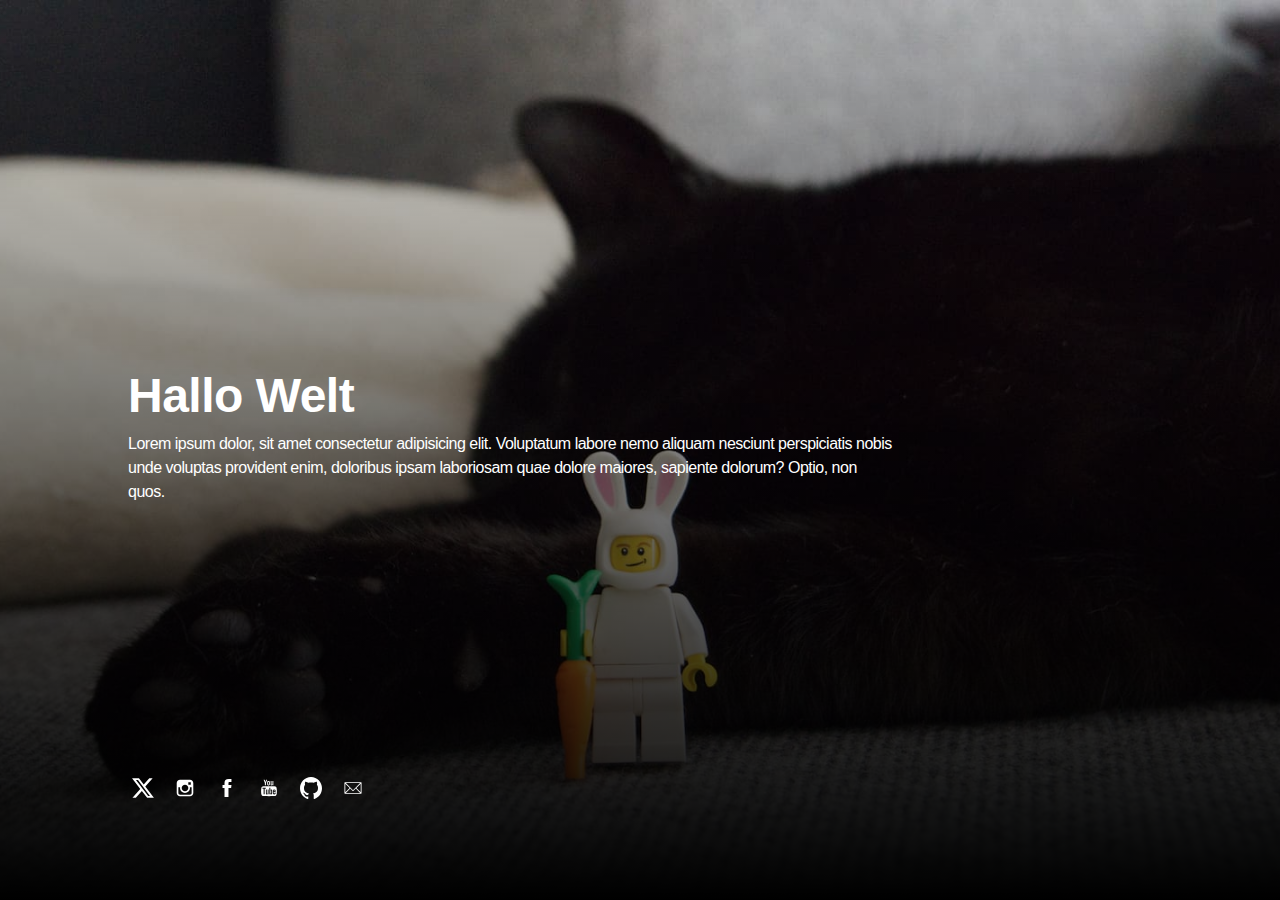
==== index.html @ 88b4cc22 "Erste Website" ====
<!DOCTYPE html>
<html lang="de">
  <head>
    <meta charset="UTF-8" />
    <meta http-equiv="X-UA-Compatible" content="IE=edge" />

    <!-- SEO -->
    <title>Meine 1. Website</title>
    <meta name="description" content="" />
    <meta name="robots" content="index, follow" />

    <!-- Social & Open Graph -->
    <meta property="og:title" content="" />
    <meta property="og:description" content="" />
    <meta property="og:image" content="" />
    <meta property="og:url" content="" />
    <meta name="twitter:title" content="" />
    <meta name="twitter:description" content="" />
    <meta name="twitter:image" content="" />
    <meta name="twitter:card" content="summary_large_image" />
    <meta name="twitter:site" content="" />
    <meta name="twitter:creator" content="" />

    <!-- Favicon -->
    <link rel="icon" type="image/svg+xml" href="favicon.svg" />

    <!-- Styles -->
    <link
      rel="stylesheet"
      href="assets/css/style.css"
      type="text/css"
      media="screen"
    />
    <meta name="viewport" content="width=device-width,initial-scale=1" />
  </head>

  <body id="fullsingle" class="page-template-page-fullsingle-me">
    <div class="fs-me">
      <!-- Content Container -->
      <div class="me-content">
        <div class="logo">
          <!-- Dein Logo hier-->
        </div>

        <!-- Sag was über Dich -->
        <div class="bio">
          <h1>Hallo Welt</h1>
          <p>
            Lorem ipsum dolor, sit amet consectetur adipisicing elit. Voluptatum
            labore nemo aliquam nesciunt perspiciatis nobis unde voluptas
            provident enim, doloribus ipsam laboriosam quae dolore maiores,
            sapiente dolorum? Optio, non quos.
          </p>
        </div>

        <div class="network">
          <ul>
            <!-- Twitter icon reference  -->
            <li>
              <a class="icon-twitter" href="#">
                <svg viewBox="0 0 302 272" class="svg-icon">
                  <g transform="matrix(1,0,0,1,1.6,0.5)">
                    <path
                      d="M236,0L282,0L181,115L299,271L206.4,271L133.9,176.2L50.9,271L4.9,271L111.9,148L-1.1,0L93.8,0L159.3,86.6L236,0ZM219.9,244L245.4,244L80.4,26L53,26L219.9,244Z"
                    />
                  </g>
                </svg>
              </a>
            </li>
            <!-- Instagram icon reference  -->
            <li>
              <a class="icon-instagram" href="#" target="_blank">
                <svg class="svg-icon" viewBox="0 0 20 20">
                  <path
                    fill="none"
                    d="M14.52,2.469H5.482c-1.664,0-3.013,1.349-3.013,3.013v9.038c0,1.662,1.349,3.012,3.013,3.012h9.038c1.662,0,3.012-1.35,3.012-3.012V5.482C17.531,3.818,16.182,2.469,14.52,2.469 M13.012,4.729h2.26v2.259h-2.26V4.729z M10,6.988c1.664,0,3.012,1.349,3.012,3.012c0,1.664-1.348,3.013-3.012,3.013c-1.664,0-3.012-1.349-3.012-3.013C6.988,8.336,8.336,6.988,10,6.988 M16.025,14.52c0,0.831-0.676,1.506-1.506,1.506H5.482c-0.831,0-1.507-0.675-1.507-1.506V9.247h1.583C5.516,9.494,5.482,9.743,5.482,10c0,2.497,2.023,4.52,4.518,4.52c2.494,0,4.52-2.022,4.52-4.52c0-0.257-0.035-0.506-0.076-0.753h1.582V14.52z"
                  ></path>
                </svg>
              </a>
            </li>
            <!-- Facebook icon reference  -->
            <li>
              <a class="icon-facebook" href="#">
                <svg class="svg-icon" viewBox="0 0 20 20">
                  <path
                    fill="none"
                    d="M11.344,5.71c0-0.73,0.074-1.122,1.199-1.122h1.502V1.871h-2.404c-2.886,0-3.903,1.36-3.903,3.646v1.765h-1.8V10h1.8v8.128h3.601V10h2.403l0.32-2.718h-2.724L11.344,5.71z"
                  ></path>
                </svg>
              </a>
            </li>

            <!-- YouTube icon reference  -->
            <li>
              <a class="icon-youtube" href="#">
                <svg class="svg-icon" viewBox="0 0 20 20">
                  <path
                    fill="none"
                    d="M9.426,7.625h0.271c0.596,0,1.079-0.48,1.079-1.073V4.808c0-0.593-0.483-1.073-1.079-1.073H9.426c-0.597,0-1.079,0.48-1.079,1.073v1.745C8.347,7.145,8.83,7.625,9.426,7.625 M9.156,4.741c0-0.222,0.182-0.402,0.404-0.402c0.225,0,0.405,0.18,0.405,0.402V6.62c0,0.222-0.181,0.402-0.405,0.402c-0.223,0-0.404-0.181-0.404-0.402V4.741z M12.126,7.625c0.539,0,1.013-0.47,1.013-0.47v0.403h0.81V3.735h-0.81v2.952c0,0-0.271,0.335-0.54,0.335c-0.271,0-0.271-0.202-0.271-0.202V3.735h-0.81v3.354C11.519,7.089,11.586,7.625,12.126,7.625 M6.254,7.559H7.2v-2.08l1.079-2.952H7.401L6.727,4.473L6.052,2.527H5.107l1.146,2.952V7.559z M11.586,12.003c-0.175,0-0.312,0.104-0.405,0.204v2.706c0.086,0.091,0.213,0.18,0.405,0.18c0.405,0,0.405-0.451,0.405-0.451v-2.188C11.991,12.453,11.924,12.003,11.586,12.003 M14.961,8.463c0,0-2.477-0.129-4.961-0.129c-2.475,0-4.96,0.129-4.96,0.129c-1.119,0-2.025,0.864-2.025,1.93c0,0-0.203,1.252-0.203,2.511c0,1.252,0.203,2.51,0.203,2.51c0,1.066,0.906,1.931,2.025,1.931c0,0,2.438,0.129,4.96,0.129c2.437,0,4.961-0.129,4.961-0.129c1.117,0,2.024-0.864,2.024-1.931c0,0,0.202-1.268,0.202-2.51c0-1.268-0.202-2.511-0.202-2.511C16.985,9.328,16.078,8.463,14.961,8.463 M7.065,10.651H6.052v5.085H5.107v-5.085H4.095V9.814h2.97V10.651z M9.628,15.736h-0.81v-0.386c0,0-0.472,0.45-1.012,0.45c-0.54,0-0.606-0.515-0.606-0.515v-3.991h0.809v3.733c0,0,0,0.193,0.271,0.193c0.27,0,0.54-0.322,0.54-0.322v-3.604h0.81V15.736z M12.801,14.771c0,0,0,1.03-0.742,1.03c-0.455,0-0.73-0.241-0.878-0.429v0.364h-0.876V9.814h0.876v1.92c0.135-0.142,0.464-0.439,0.878-0.439c0.54,0,0.742,0.45,0.742,1.03V14.771z M15.973,12.39v1.287h-1.688v0.965c0,0,0,0.451,0.405,0.451s0.405-0.451,0.405-0.451v-0.45h0.877v0.708c0,0-0.136,0.901-1.215,0.901c-1.08,0-1.282-0.901-1.282-0.901v-2.51c0,0,0-1.095,1.282-1.095S15.973,12.39,15.973,12.39 M14.69,12.003c-0.405,0-0.405,0.45-0.405,0.45v0.579h0.811v-0.579C15.096,12.453,15.096,12.003,14.69,12.003"
                  ></path>
                </svg>
              </a>
            </li>

            <!-- GitHub icon reference  -->
            <li>
              <a class="icon-github" href="#">
                <svg class="svg-icon" viewBox="0 0 20 20">
                  <g transform="matrix(0.613892,0,0,0.629428,9.99906,20.0808)">
                    <path
                      d="M0,-31.904C-8.995,-31.904 -16.288,-24.611 -16.288,-15.614C-16.288,-8.417 -11.621,-2.312 -5.148,-0.157C-4.333,-0.008 -4.036,-0.511 -4.036,-0.943C-4.036,-1.329 -4.05,-2.354 -4.058,-3.713C-8.589,-2.729 -9.545,-5.897 -9.545,-5.897C-10.286,-7.779 -11.354,-8.28 -11.354,-8.28C-12.833,-9.29 -11.242,-9.27 -11.242,-9.27C-9.607,-9.155 -8.747,-7.591 -8.747,-7.591C-7.294,-5.102 -4.934,-5.821 -4.006,-6.238C-3.858,-7.29 -3.438,-8.008 -2.972,-8.415C-6.589,-8.826 -10.392,-10.224 -10.392,-16.466C-10.392,-18.244 -9.757,-19.698 -8.715,-20.837C-8.883,-21.249 -9.442,-22.905 -8.556,-25.148C-8.556,-25.148 -7.188,-25.586 -4.076,-23.478C-2.777,-23.84 -1.383,-24.02 0.002,-24.026C1.385,-24.02 2.779,-23.84 4.08,-23.478C7.19,-25.586 8.555,-25.148 8.555,-25.148C9.444,-22.905 8.885,-21.249 8.717,-20.837C9.761,-19.698 10.392,-18.244 10.392,-16.466C10.392,-10.208 6.583,-8.831 2.954,-8.428C3.539,-7.925 4.06,-6.931 4.06,-5.411C4.06,-3.234 4.04,-1.477 4.04,-0.943C4.04,-0.507 4.333,0 5.16,-0.159C11.628,-2.318 16.291,-8.419 16.291,-15.614C16.291,-24.611 8.997,-31.904 0,-31.904"
                      fill="none"
                    />
                  </g>
                </svg>
              </a>
            </li>

            <!-- email icon reference one -->
            <li>
              <a class="icon-email" href="#">
                <svg class="svg-icon" viewBox="0 0 20 20">
                  <path
                    d="M17.388,4.751H2.613c-0.213,0-0.389,0.175-0.389,0.389v9.72c0,0.216,0.175,0.389,0.389,0.389h14.775c0.214,0,0.389-0.173,0.389-0.389v-9.72C17.776,4.926,17.602,4.751,17.388,4.751 M16.448,5.53L10,11.984L3.552,5.53H16.448zM3.002,6.081l3.921,3.925l-3.921,3.925V6.081z M3.56,14.471l3.914-3.916l2.253,2.253c0.153,0.153,0.395,0.153,0.548,0l2.253-2.253l3.913,3.916H3.56z M16.999,13.931l-3.921-3.925l3.921-3.925V13.931z"
                  ></path>
                </svg>
              </a>
            </li>
          </ul>
        </div>
      </div>
    </div>
  </body>
</html>
---- assets/css/style.css ----
/* -- Variables -- */
:root {
  --primary-color: #fff;
  --secondary-color: #000;
  --gradient-top-color: rgba(209, 60, 60, 1);
  --gradient-bottom-color: rgba(253, 144, 45, 1);
  --font: -apple-system, BlinkMacSystemFont, 'Segoe UI', Roboto, Oxygen-Sans,
    Ubuntu, Cantarell, 'Helvetica Neue', sans-serif;
}

/* -- CSS Reset -- */
* {
  text-rendering: optimizeLegibility;
  margin: 0;
  -webkit-box-sizing: border-box;
  box-sizing: border-box;
}

html,
body,
div,
h1,
a,
img,
ul,
li,
p {
  margin: 0;
  padding: 0;
  border: 0;
  font-size: 100%;
  font: inherit;
  vertical-align: baseline;
  font-family: var(--font);
}

body {
  min-height: 100vh;
  scroll-behavior: smooth;
  text-rendering: optimizeSpeed;
  line-height: 1.5;
  border-style: none;
}

ul {
  list-style: none;
}

body,
a,
a:hover {
  color: #000000;
}

a,
a:hover {
  text-decoration: none;
  border: none;
  border-style: none;
  -webkit-box-shadow: none;
  box-shadow: none;
}

img {
  max-width: 100%;
  display: block;
}

/* -- Content -- */

@-webkit-keyframes fadein {
  from {
    opacity: 0;
  }
  to {
    opacity: 1;
  }
}

@keyframes fadein {
  from {
    opacity: 0;
  }
  to {
    opacity: 1;
  }
}

body.page-template-page-fullsingle-me {
  height: 100vh;
  font-weight: 400;
  font-size: 1rem;
  letter-spacing: -0.5px;
  color: var(--primary-color);
  background: linear-gradient(
    0deg,
    var(--gradient-top-color) 0%,
    var(--gradient-bottom-color) 100%
  );

  background-image: linear-gradient(
      180deg,
      rgba(0, 0, 0, 0) 0%,
      rgba(0, 0, 0, 1) 100%
    ),
    url('../../images/hur_o.jpg');

  background-position: center center;
  background-size: cover;
  margin: 0px;
}

body.page-template-page-fullsingle-me h1 {
  font-weight: 600;
  font-size: 3rem;
}

.fs-me {
  padding: 10vh 10vw;
  overflow: hidden;
  position: absolute;
  z-index: 1000;
}
@media (max-width: 500px) {
  .fs-me {
    padding: 5vh 5vw;
    text-align: center;
  }
}
.fs-me .me-content {
  height: 80vh;
  display: -webkit-box;
  display: -ms-flexbox;
  display: flex;
  -webkit-box-orient: vertical;
  -webkit-box-direction: normal;
  -ms-flex-direction: column;
  flex-direction: column;
}
@media (max-width: 500px) {
  .fs-me .me-content {
    height: 90vh;
  }
}

.logo {
  -webkit-box-flex: 1;
  -ms-flex: 1 1 auto;
  flex: 1 1 auto;
  display: -webkit-box;
  display: -ms-flexbox;
  display: flex;
  -webkit-box-orient: vertical;
  -webkit-box-direction: normal;
  -ms-flex-direction: column;
  flex-direction: column;
  -ms-flex-item-align: left;
  align-self: left;
  -webkit-animation: fadein 2s;
  animation: fadein 2s;
}

@media (max-width: 500px) {
  .logo {
    -ms-flex-item-align: center;
    -ms-grid-row-align: center;
    align-self: center;
  }
}

.logo img {
  max-width: 165px;
  height: auto;
}

.bio {
  -webkit-box-flex: 1;
  -ms-flex: 1 1 auto;
  flex: 1 1 auto;
  display: -webkit-box;
  display: -ms-flexbox;
  display: flex;
  -webkit-box-orient: vertical;
  -webkit-box-direction: normal;
  -ms-flex-direction: column;
  flex-direction: column;
  -webkit-box-pack: center;
  -ms-flex-pack: center;
  justify-content: center;
  -webkit-animation: fadein 4s;
  animation: fadein 4s;
  max-width: 48rem;
}

@media (max-width: 800px) {
  .bio {
    max-width: none;
  }
}

.network {
  -webkit-box-flex: 1;
  -ms-flex: 1 1 auto;
  flex: 1 1 auto;
  display: -webkit-box;
  display: -ms-flexbox;
  display: flex;
  -webkit-box-orient: vertical;
  -webkit-box-direction: normal;
  -ms-flex-direction: column;
  flex-direction: column;
  -webkit-animation: fadein 6s;
  animation: fadein 6s;
  margin-top: auto;
}

.network ul {
  -webkit-animation: fadein 6s;
  animation: fadein 6s;
  margin-top: auto;
}

.network ul li {
  display: inline-block;
  margin-right: 8px;
}

.network ul li a {
  display: inline-block;
  width: 30px;
  height: 30px;
  cursor: pointer;
}

.network ul li a .svg-icon {
  padding: 4px;
  width: 22px;
  height: 22px;
  margin: 0;
  display: block;
  -webkit-box-sizing: content-box;
  box-sizing: content-box;
}

.network ul li a .svg-icon path {
  fill: var(--primary-color);
  -webkit-transition: 1s;
  transition: 1s;
}

.network ul li a:hover .svg-icon path {
  -webkit-transition: 0.1s;
  transition: 0.1s;
  opacity: 0.7;
}
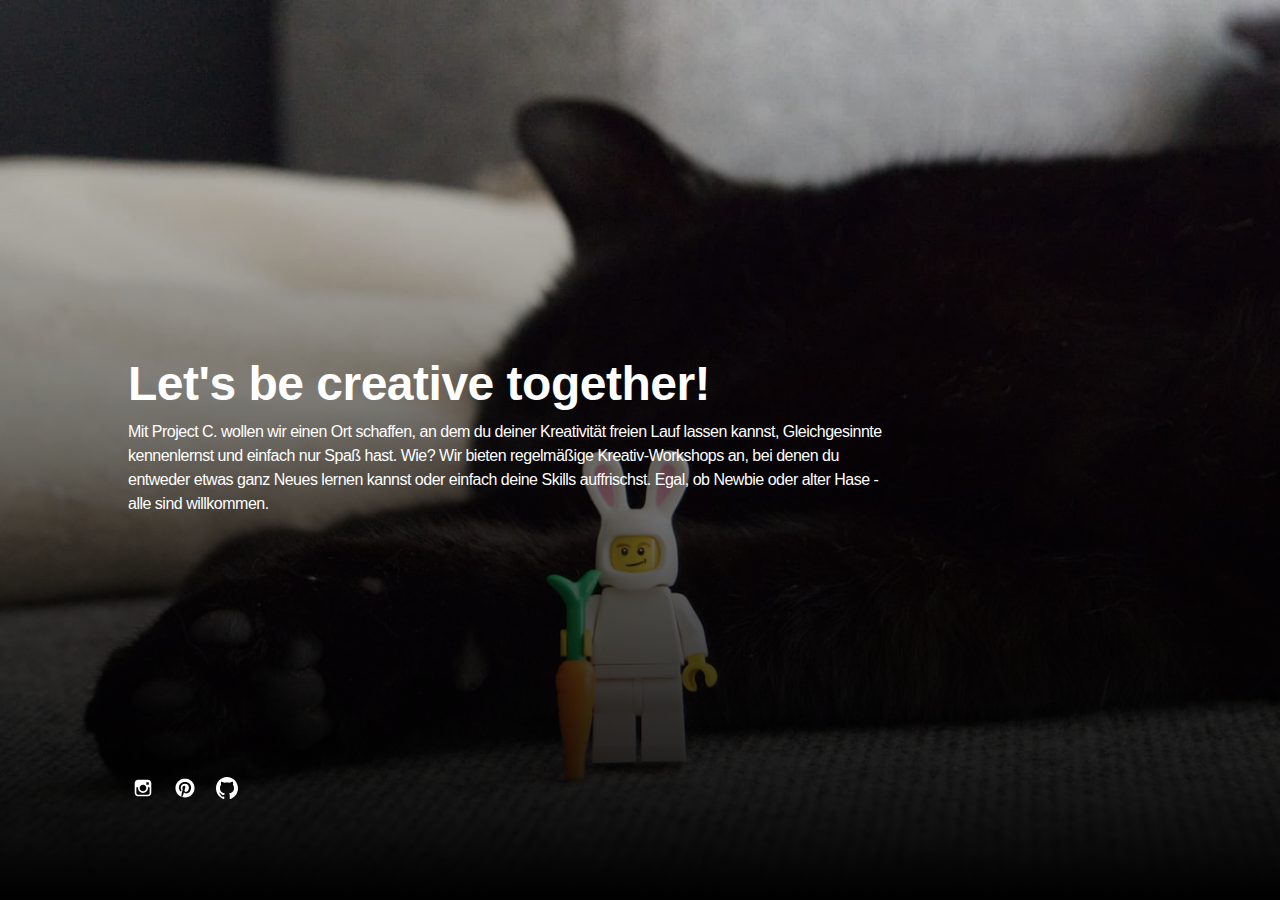
==== commit 599fa9c3: "Anpassung Icons & Weiterleitungen" ====
--- a/index.html
+++ b/index.html
@@ -44,32 +44,26 @@
 
         <!-- Sag was über Dich -->
         <div class="bio">
-          <h1>Hallo Welt</h1>
+          <h1>Let's be creative together!</h1>
           <p>
-            Lorem ipsum dolor, sit amet consectetur adipisicing elit. Voluptatum
-            labore nemo aliquam nesciunt perspiciatis nobis unde voluptas
-            provident enim, doloribus ipsam laboriosam quae dolore maiores,
-            sapiente dolorum? Optio, non quos.
+            Mit Project C. wollen wir einen Ort schaffen, an dem du deiner
+            Kreativität freien Lauf lassen kannst, Gleichgesinnte kennenlernst
+            und einfach nur Spaß hast. Wie? Wir bieten regelmäßige
+            Kreativ-Workshops an, bei denen du entweder etwas ganz Neues lernen
+            kannst oder einfach deine Skills auffrischst. Egal, ob Newbie oder
+            alter Hase - alle sind willkommen.
           </p>
         </div>
 
         <div class="network">
           <ul>
-            <!-- Twitter icon reference  -->
-            <li>
-              <a class="icon-twitter" href="#">
-                <svg viewBox="0 0 302 272" class="svg-icon">
-                  <g transform="matrix(1,0,0,1,1.6,0.5)">
-                    <path
-                      d="M236,0L282,0L181,115L299,271L206.4,271L133.9,176.2L50.9,271L4.9,271L111.9,148L-1.1,0L93.8,0L159.3,86.6L236,0ZM219.9,244L245.4,244L80.4,26L53,26L219.9,244Z"
-                    />
-                  </g>
-                </svg>
-              </a>
-            </li>
             <!-- Instagram icon reference  -->
             <li>
-              <a class="icon-instagram" href="#" target="_blank">
+              <a
+                class="icon-instagram"
+                href="https://www.instagram.com/projectc.muc/"
+                target="_blank"
+              >
                 <svg class="svg-icon" viewBox="0 0 20 20">
                   <path
                     fill="none"
@@ -78,25 +72,24 @@
                 </svg>
               </a>
             </li>
-            <!-- Facebook icon reference  -->
+
+            <!-- Pinterest icon reference  -->
             <li>
-              <a class="icon-facebook" href="#">
-                <svg class="svg-icon" viewBox="0 0 20 20">
+              <a
+                class="icon-pinterest"
+                href="https://de.pinterest.com/crochetbynay/"
+                target="_blank"
+              >
+                <svg
+                  version="1.1"
+                  xmlns="http://www.w3.org/2000/svg"
+                  width="32"
+                  height="32"
+                  viewBox="0 0 32 32"
+                  class="svg-icon"
+                >
                   <path
-                    fill="none"
-                    d="M11.344,5.71c0-0.73,0.074-1.122,1.199-1.122h1.502V1.871h-2.404c-2.886,0-3.903,1.36-3.903,3.646v1.765h-1.8V10h1.8v8.128h3.601V10h2.403l0.32-2.718h-2.724L11.344,5.71z"
-                  ></path>
-                </svg>
-              </a>
-            </li>
-
-            <!-- YouTube icon reference  -->
-            <li>
-              <a class="icon-youtube" href="#">
-                <svg class="svg-icon" viewBox="0 0 20 20">
-                  <path
-                    fill="none"
-                    d="M9.426,7.625h0.271c0.596,0,1.079-0.48,1.079-1.073V4.808c0-0.593-0.483-1.073-1.079-1.073H9.426c-0.597,0-1.079,0.48-1.079,1.073v1.745C8.347,7.145,8.83,7.625,9.426,7.625 M9.156,4.741c0-0.222,0.182-0.402,0.404-0.402c0.225,0,0.405,0.18,0.405,0.402V6.62c0,0.222-0.181,0.402-0.405,0.402c-0.223,0-0.404-0.181-0.404-0.402V4.741z M12.126,7.625c0.539,0,1.013-0.47,1.013-0.47v0.403h0.81V3.735h-0.81v2.952c0,0-0.271,0.335-0.54,0.335c-0.271,0-0.271-0.202-0.271-0.202V3.735h-0.81v3.354C11.519,7.089,11.586,7.625,12.126,7.625 M6.254,7.559H7.2v-2.08l1.079-2.952H7.401L6.727,4.473L6.052,2.527H5.107l1.146,2.952V7.559z M11.586,12.003c-0.175,0-0.312,0.104-0.405,0.204v2.706c0.086,0.091,0.213,0.18,0.405,0.18c0.405,0,0.405-0.451,0.405-0.451v-2.188C11.991,12.453,11.924,12.003,11.586,12.003 M14.961,8.463c0,0-2.477-0.129-4.961-0.129c-2.475,0-4.96,0.129-4.96,0.129c-1.119,0-2.025,0.864-2.025,1.93c0,0-0.203,1.252-0.203,2.511c0,1.252,0.203,2.51,0.203,2.51c0,1.066,0.906,1.931,2.025,1.931c0,0,2.438,0.129,4.96,0.129c2.437,0,4.961-0.129,4.961-0.129c1.117,0,2.024-0.864,2.024-1.931c0,0,0.202-1.268,0.202-2.51c0-1.268-0.202-2.511-0.202-2.511C16.985,9.328,16.078,8.463,14.961,8.463 M7.065,10.651H6.052v5.085H5.107v-5.085H4.095V9.814h2.97V10.651z M9.628,15.736h-0.81v-0.386c0,0-0.472,0.45-1.012,0.45c-0.54,0-0.606-0.515-0.606-0.515v-3.991h0.809v3.733c0,0,0,0.193,0.271,0.193c0.27,0,0.54-0.322,0.54-0.322v-3.604h0.81V15.736z M12.801,14.771c0,0,0,1.03-0.742,1.03c-0.455,0-0.73-0.241-0.878-0.429v0.364h-0.876V9.814h0.876v1.92c0.135-0.142,0.464-0.439,0.878-0.439c0.54,0,0.742,0.45,0.742,1.03V14.771z M15.973,12.39v1.287h-1.688v0.965c0,0,0,0.451,0.405,0.451s0.405-0.451,0.405-0.451v-0.45h0.877v0.708c0,0-0.136,0.901-1.215,0.901c-1.08,0-1.282-0.901-1.282-0.901v-2.51c0,0,0-1.095,1.282-1.095S15.973,12.39,15.973,12.39 M14.69,12.003c-0.405,0-0.405,0.45-0.405,0.45v0.579h0.811v-0.579C15.096,12.453,15.096,12.003,14.69,12.003"
+                    d="M16 2.138c-7.656 0-13.863 6.206-13.863 13.863 0 5.875 3.656 10.887 8.813 12.906-0.119-1.094-0.231-2.781 0.050-3.975 0.25-1.081 1.625-6.887 1.625-6.887s-0.412-0.831-0.412-2.056c0-1.925 1.119-3.369 2.506-3.369 1.181 0 1.756 0.887 1.756 1.95 0 1.188-0.756 2.969-1.15 4.613-0.331 1.381 0.688 2.506 2.050 2.506 2.462 0 4.356-2.6 4.356-6.35 0-3.319-2.387-5.638-5.787-5.638-3.944 0-6.256 2.956-6.256 6.019 0 1.194 0.456 2.469 1.031 3.163 0.113 0.137 0.131 0.256 0.094 0.4-0.106 0.438-0.338 1.381-0.387 1.575-0.063 0.256-0.2 0.306-0.463 0.188-1.731-0.806-2.813-3.337-2.813-5.369 0-4.375 3.175-8.387 9.156-8.387 4.806 0 8.544 3.425 8.544 8.006 0 4.775-3.012 8.625-7.194 8.625-1.406 0-2.725-0.731-3.175-1.594 0 0-0.694 2.644-0.863 3.294-0.313 1.206-1.156 2.712-1.725 3.631 1.3 0.4 2.675 0.619 4.106 0.619 7.656 0 13.863-6.206 13.863-13.863 0-7.662-6.206-13.869-13.863-13.869z"
                   ></path>
                 </svg>
               </a>
@@ -104,7 +97,7 @@
 
             <!-- GitHub icon reference  -->
             <li>
-              <a class="icon-github" href="#">
+              <a class="icon-github" href="https://github.com/marusha95" target="_blank">
                 <svg class="svg-icon" viewBox="0 0 20 20">
                   <g transform="matrix(0.613892,0,0,0.629428,9.99906,20.0808)">
                     <path
@@ -117,7 +110,7 @@
             </li>
 
             <!-- email icon reference one -->
-            <li>
+            <!-- <li>
               <a class="icon-email" href="#">
                 <svg class="svg-icon" viewBox="0 0 20 20">
                   <path
@@ -125,7 +118,7 @@
                   ></path>
                 </svg>
               </a>
-            </li>
+            </li> -->
           </ul>
         </div>
       </div>
